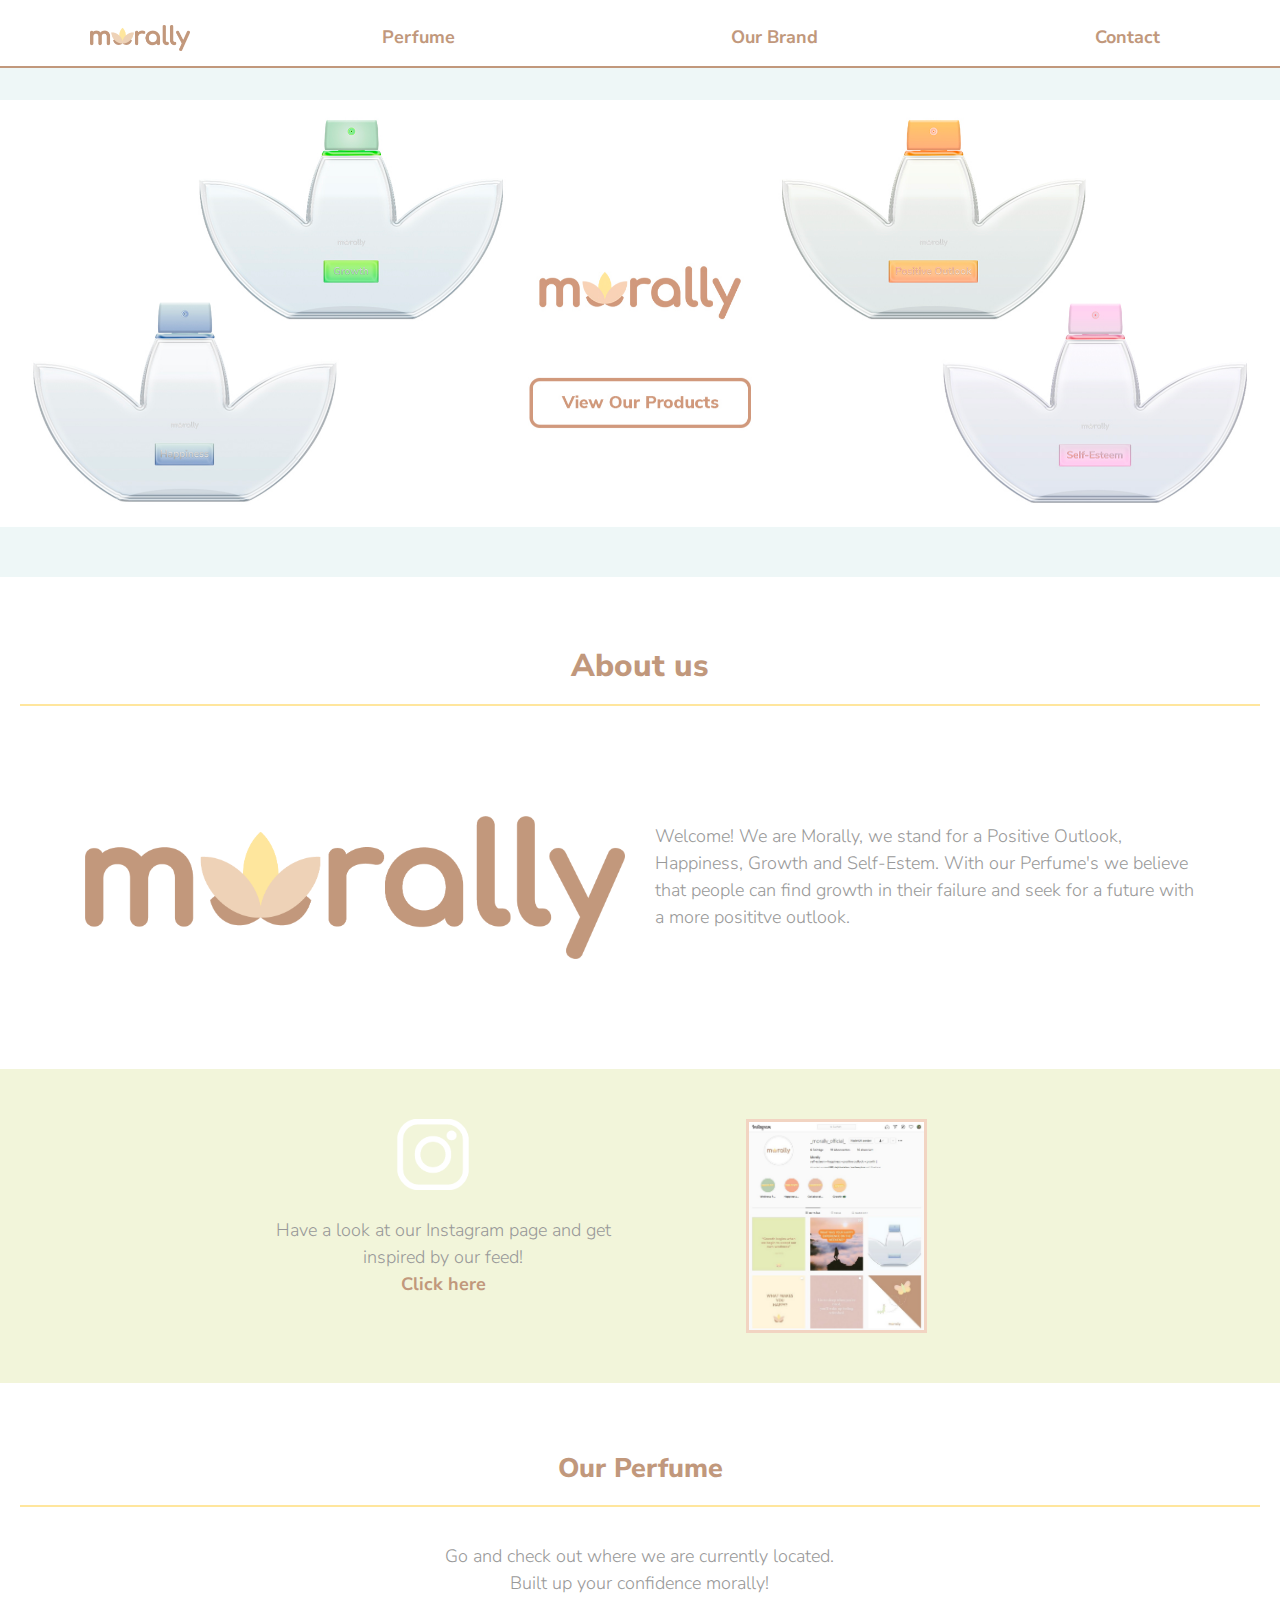
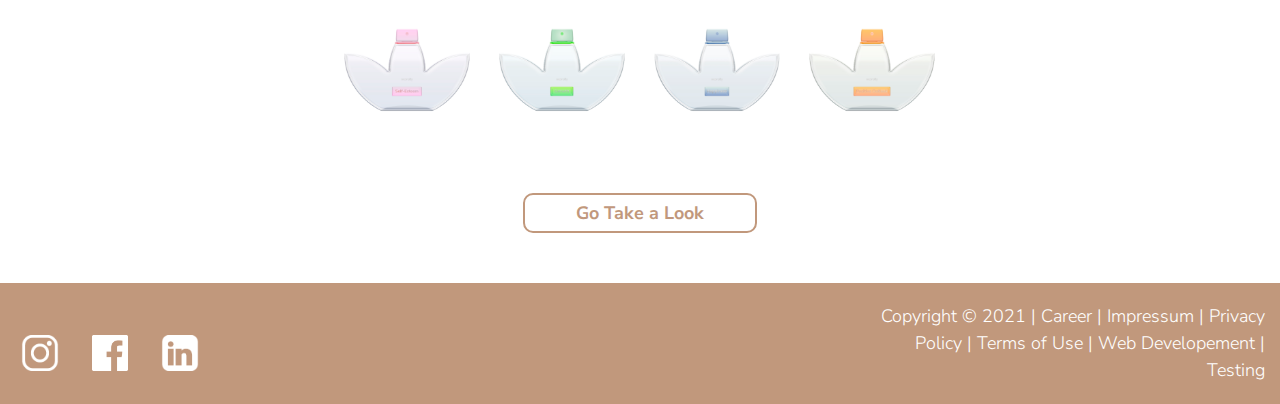
==== index.html @ 8be95873 "different changes" ====
<!doctype html>
<html lang="en">
    <head>
      <!-- Global site tag (gtag.js) - Google Analytics -->
        <script async src="https://www.googletagmanager.com/gtag/js?id=UA-192711622-1"></script>
        <script>
        window.dataLayer = window.dataLayer || [];
        function gtag(){dataLayer.push(arguments);}
        gtag('js', new Date());

        gtag('config', 'UA-192711622-1');
        </script>

        <!-- Required meta tags -->
        <meta charset="utf-8">
        <meta name="viewport" content="width=device-width, initial-scale=1, shrink-to-fit=no">

        <!-- Bootstrap CSS -->
        <link rel="stylesheet" href="css/bootstrap.min.css" type="text/css">
        <link href="css/styles.css" rel="stylesheet" type="text/css">
        <link rel="preconnect" href="https://fonts.gstatic.com">
        <link href="https://fonts.googleapis.com/css2?family=Nunito+Sans:wght@300;800&display=swap" rel="stylesheet">
        <title>Morally</title>
    </head>
  <body>
    <!-- navbar stars-->
    <div class="border-nav fixed-top">
    <nav class="navbar navbar-expand-lg navbar-light">
      <a class="navbar-brand nav-link" href="index.html" >
        <img src="images/Logo_Morally.png" width="100" class="d-inline-block align-top" alt="morally_logo">
      </a>
      <button class="navbar-toggler" type="button" data-toggle="collapse" data-target="#navbarSupportedContent" aria-controls="navbarSupportedContent" aria-expanded="false" aria-label="Toggle navigation">
        <span class="navbar-toggler-icon"></span>
      </button>
      <div class="collapse navbar-collapse" id="navbarSupportedContent">
      <a class="flex-sm-fill text-sm-center nav-link nav-font-color" href="product.html">Perfume</a>
      <a class="flex-sm-fill text-sm-center nav-link nav-font-color" href="about_us.html">Our Brand</a>
      <a class="flex-sm-fill text-sm-center nav-link nav-font-color" href="contact.html">Contact</a>
    </div>
    </nav>
  </div>
      <!-- navbar ends  -->
      <main>
        <!-- head -->
        <div class="color4 box-3 box-5">
        <div class="container-fluid">
          <div class="row justify-content-center text-center">
                  <div class="col-md-6 offset-md-3">
                  </div>
          </div>
        </div>
        <!-- start introduction, mission, vision, values -->
        <div id="carouselExampleControls" class="carousel slide text-center" data-ride="carousel">
          <div class="carousel-inner">
          <a href="product.html">
            <div class="carousel-item active">
              <div class="color4">
                <img alt="perfume" src="images/perfume1.png" class="d-block img-fluid w-100">
            </div>
            </div>
            <div class="carousel-item">
              <img src="images/Slide_Success_02.jpg" class="d-block w-100 img-fluid" alt="...">
            </div>
            <div class="carousel-item">
              <img src="images/perfume2.png" class="d-block w-100 img-fluid" style="height: 50%;" alt="...">
            </div>
            <div class="carousel-item">
              <img src="images/perfume3.png" class="d-block w-100 img-fluid" style="height: 50%;" alt="...">
            </div>
          </a>
          </div>
          <!-- <a class="carousel-control-prev" href="#carouselExampleControls" role="button" data-slide="prev">
            <span class="carousel-control-prev-icon" aria-hidden="true"></span>
            <span class="sr-only">Previous</span>
          </a>
          <a class="carousel-control-next" href="#carouselExampleControls" role="button" data-slide="next">
            <span class="carousel-control-next-icon" aria-hidden="true"></span>
            <span class="sr-only">Next</span>
          </a> -->
        </div>
      </div>
        <!-- end introduction, mission, vision, values -->
        <div class="box">
          <!-- <a href="about_us.html"> -->
          <h3 class="text-center Headline border-headline">About us</h3>
          <div class="container-fluid box-text-2">
            <div class="row">
              <div class=" Vision-detail col-12 col-md-6">
                <img src="images/Logo_Morally.png"  class="Img-size d-block w-60 img-fluid center-img"  alt="Logo">
                </div>
              <div class="Vision-detail col-12 col-md-6">
                  <div>
                    <!-- <h4 class="Headline">OUR VISION</h4> -->
                    <br>
                    <p>Welcome! We are Morally, we stand for a Positive Outlook, Happiness, Growth and Self-Estem. With our Perfume's we believe that people can find growth in their failure and seek for a future with a more posititve outlook.</p>
                  </div>
              </div>
          </div>
          </div>
        <!-- </a> -->
        </div>
        <!-- start instagram introduction  -->
      <div class="container-fluid color3 text-center box-2">
        <div class="row justify-content-center">
          <div class="col-md-4 col-12">
              <!-- <h4 class="Headline">Our Instagram</h4><br> -->
            <div class="icon"><a href="https://www.instagram.com/?hl=de" target="_blank"><img src="images/Instagram_Icon_weiss.png" alt="Instagram" width="100"></a></div><br>
            <p>Have a look at our Instagram page and get inspired by our feed!<br><a href="https://www.instagram.com/_morally_official_/"  target="_blank" class="Insta-Button">Click here</a>

          </div>
          <div class="col-md-4 col-12">
            <img src="images/Instagram.jpg" class="d-block w-50 img-fluid mx-auto" alt="insta" style="border: solid rgb(242, 212, 194);">
              </div>
        </div>
      </div>
      <!-- intagram ending -->

        <div class="container-fluid text-center box box-5">
          <h4 class="Headline border-headline">Our Perfume</h4><br>
          <div class="row">
            <div class="col-md-8 offset-md-2 text-center">
              <p>Go and check out where we are currently located. <br> Built up your confidence morally!<br>
                <div class="flex">
                  <img alt="Perfume" src="images/perfume_rosa.png" class="img-fluid" width="150" height="150">
                  <img alt="Perfume" src="images/perfume_green.png" class="img-fluid" width="150" height="150">
                  <img alt="Perfume" src="images/perfume_blue.png" class="img-fluid" width="150" height="150">
                  <img alt="Perfume" src="images/perfume_orange.png" class="img-fluid" width="150" height="150">
                </div>
                <div>
                <br><br><button class="submit box-button" type="submit" value="Submit">Go Take a Look</button>
              </div>
          </div>
        </div>
      </div>

      </main>
      <footer>
        <div class="row navbar navbar-expand-lg">
          <div class="col">
            <div class="icon"><a href="https://www.instagram.com/_morally_official_/" target="_blank"><img src="images/Instagram_Icon_weiss.png" alt="Instagram"></a></div>
            <div class="icon" id="Facebook"><a href="https://de-de.facebook.com/ " target="_blank"><img src="images/Facebook_Icon_weiss.png" alt="Facebook"></a></div>
            <div class="icon"><a href="https://www.linkedin.com/ " target="_blank"><img src="images/LinkedIn_Icon_weiss.png" alt="LinkedIn"></a></div>
          </div>
          <div class="col cup-footer text-center">
          </div>
          <div class="col text-right">
            <a class="color-white" href="link.html">Copyright © 2021 | Career | Impressum | Privacy Policy | Terms of Use</a><a class="color-white"  href="testing_prototype.html"> | Web Developement | Testing</a>
          </div>
        </div>
      </footer>
    <!-- Optional JavaScript -->
    <!-- jQuery first, then Popper.js is included in the Bootstrap JS, then Bootstrap JS -->
    <script src="js/jquery-3.6.0.slim.min.js"></script>
    <script src="js/bootstrap.bundle.min.js"></script>
    <!-- <script src=""></script> -->
  </body>
</html>
---- css/styles.css ----
/* own css */
* {
margin: 0;
padding: 0;
font-family: 'Raleway', sans-serif;
color: #999999;
font-family: 'Nunito Sans', sans-serif;
font-weight: 300;
font-size: 18px;
}
.row {
  padding: 0;
  margin: 0;
}
.container-fluid {
  padding: 0;
  margin: 0;
}
.box {
  margin-top: 50px;
  padding: 0 20px;
}
.box-2{
  padding: 50px;
}

.box-5 {
  padding-bottom: 50px;
}

.box-3 {
  padding-bottom: 50px;
  padding-top:  50px;
}
.box-4 {
    padding: 0 20px;
}


/* NEW */
.box-5 {
  margin-top: 50px;;
}

.Headline {
  font-weight: 800;
  color: #C1987C;
 }

 .color1 {
   background-color: rgba(242, 212, 194,0.5);

 }
 .color2 {
   background-color: rgba( 	255, 230, 157,0.5);
 }
 .color3 {
   background-color: rgba(230, 236, 182,0.5);
 }
 .color4 {
   background-color: rgba( 	222, 240, 240,0.5);
 }
 .color-white {
   color: white;
 }
 .color-yellow-light {
   background-color: #FFF6DD;
 }
 .center-img {
   padding: 20px 0px;
 }

 .box-text {
   padding: 100px 200px;
   margin: 20px 0px;
 }

 .box-text-2 {
   padding: 50px;
   margin: 40px 0px;
 }

 .box-text-3 {
   padding: 10px 30px;
 }

 .box-text-4 {
   padding: 10px 10px 15px 0px;
 }

 .background {
   padding: 20px 15px 15px 15px;
   margin: 20px;
 }

 .Blocksatz {
   hyphens: auto;
 	text-align: justify
 }


/* nav */
.border-nav {
  border-bottom: solid #c1987c 2px;
  background-color: white;
  padding: 10px 0 0 0;
}
.nav-font-color {
  color: #c1987c;
  font-weight: bold;
}
.nav-font-color2 , .nav-link:hover {
  color: #fee69c;
  font-weight: bold
}

/* introduction */
.Logo {
  margin-top: 20px;
  width: 30%;
}

/* .background {
  padding: 20px 15px 15px 15px;
  margin: 20px;
} */

/* index  */

/* slideshow */

/* footer */
footer {
 background-color: #c1987c;
}

footer div div {
  display: inline-block;
}
footer div div div {
  display: inline-block;
  width: 2rem;
  height: 2rem;
  margin-top: 1rem;
}
footer div div img {
  height: 100%;
}
footer .row {
 padding: 20px 0;
 margin: 0;
}
#icon {
  margin-left: 1.5rem;
  margin-bottom: 0.5rem;
  display: inline-block;
}
.icon {
  margin-right: 1.2rem;
}
#Facebook {
  margin-left: 0.8rem;
}
#impressumText {
  display: flex;
  margin-top: 1rem;
  margin-left: 2rem;
  margin-right: 1rem;
  font-size: 0.7rem;
}
footer a:hover {
  text-decoration: none;
  color: grey;
}

/* contact */

#ersteReiheSmartphone {
  display: none;
}

#ersteReiheDesktop {
  display: flex;
  justify-content: center;
  width: 90%;
}
.TabletQuerieContact {
  width: 90%;
}

.Name {
  background-color: #ffffff;
  height: 2rem;
  margin-right: 0.5rem;
  font-size: 0.8rem;
  border-radius: 10px;
  border-style: hidden;
  border:  #C1987C solid 2px;
  color:  #C1987C;
}

.Surname {
  background-color: #ffffff;
  height: 2rem;
  margin-left: 0.5rem;
  font-size: 0.8rem;
  border-radius: 10px;
  border-style: hidden;
  border:  #C1987C solid 2px;
  color:  #C1987C;
}

#EMail {
  background-color: #ffffff;
  height: 2rem;
  display: block;
  order: 2;
  margin-top: 1rem;
  font-size: 0.8rem;
  border-radius: 10px;
  border-style: hidden;
  border:  #C1987C solid 2px;
  color:  #C1987C;

}

#Subject {
  background-color: #ffffff;
  height: 2rem;
  display: block;
  order: 3;
  margin-top: 1rem;
  font-size: 0.8rem;
    border-radius: 10px;
    border-style: hidden;
    border:  #C1987C solid 2px;
    color:  #C1987C;

}

#Message {
  background-color: #ffffff;
  height: 10rem;
  display: block;
  order: 4;
  margin-top: 1rem;
  font-size: 0.8rem;
  border-radius: 10px;
  border-style: hidden;
  border:  #C1987C solid 2px;
  color:  #C1987C;
}

.submit {
  color: #C1987C;
  order: 4;
  background-color:#FFFFFF;
  margin-top: 1rem;
  height: 2.2rem;
  width: 13rem;
  border-style: hidden;
  border:  #C1987C solid 2px;
  border-radius: 10px;
  font-size: 1rem;
  font-weight: bold;
  color:  #C1987C;
}

.submit:hover {
  background-color:  rgb(242, 212, 194);
  color: white;
  border: white;
}

textarea {
  resize: none;
}

#WeisseBoxenFormular {
  display: flex;
  flex-wrap: wrap;
  align-items: center;
  flex-direction: column;
  align-content: center;
  justify-content: center;
  z-index: 1;
}

#WeisseBoxenFormular input {
  padding-left: 0.5rem;
}

#WeisseBoxenFormular textarea {
  padding-left: 0.5rem;
}


.contact-background {
  background-image: url("../images/color1-background.jpg");
  background-size: contain;
}

.border-headline-5 {
  border-bottom: solid rgb(230, 236, 182) 2px;
  padding: 20px;
}
	
.border-headline-3 {
  border-bottom: solid rgb(242, 212, 194) 2px;
  padding: 20px;
}

/* about us */
.box-team {
  padding: 20px;
  margin: 20px;
}

.img-size {
  padding: 10px;
}

.border-headline-2 {
    border-top: solid #FFE69D 2px;
    /* padding: 20px; */
 }

.border-headline {
    border-bottom: solid #FFE69D 2px;
    padding: 20px;
 }

.border-headline {
    border-bottom: solid #FFE69D 2px;
    padding: 20px;
 }

.float-center {
  margin: 50px;
}

cite {
  font-size: 12px;
}

.card-text {
  font-size: 14px;
}
.card{
	display: inline-grid;
	margin: 5px;
}


/* Testing */

.border-headline-4 {
    border-bottom: solid #def0f0 2px;
    padding: 20px;
 }

.small-fontsize  {
  font-size: 12px;
}

/* Index NEW */
.Insta-Button {
  color: #C1987C;
  font-weight: bold;
}

.fixed-top {
    position: fixed;
    top: 0;
    right: 0;
    left: 0;
    z-index: 1030;
}

/*NAV NEW*/
.nav-link {
  padding: 0.3rem 0rem 0.3rem 4rem;
}



/* NEW1 Media Queries //Contact Page */
/* // Small devices (landscape phones, 576px and up) */
@media (max-width: 576px) {
   .contact-background {
     background-image: none;
     background-color: rgba(242, 212, 194,0.5);
     }
     .smartnone {
       display: none;
     }
     .nav-link {
       padding: 0.3rem 0rem 0.3rem 0rem;

     }
   }


.navbar-brand {
  font-size: 0rem;
}

.carousel-control-next-icon {
  color: black;
}
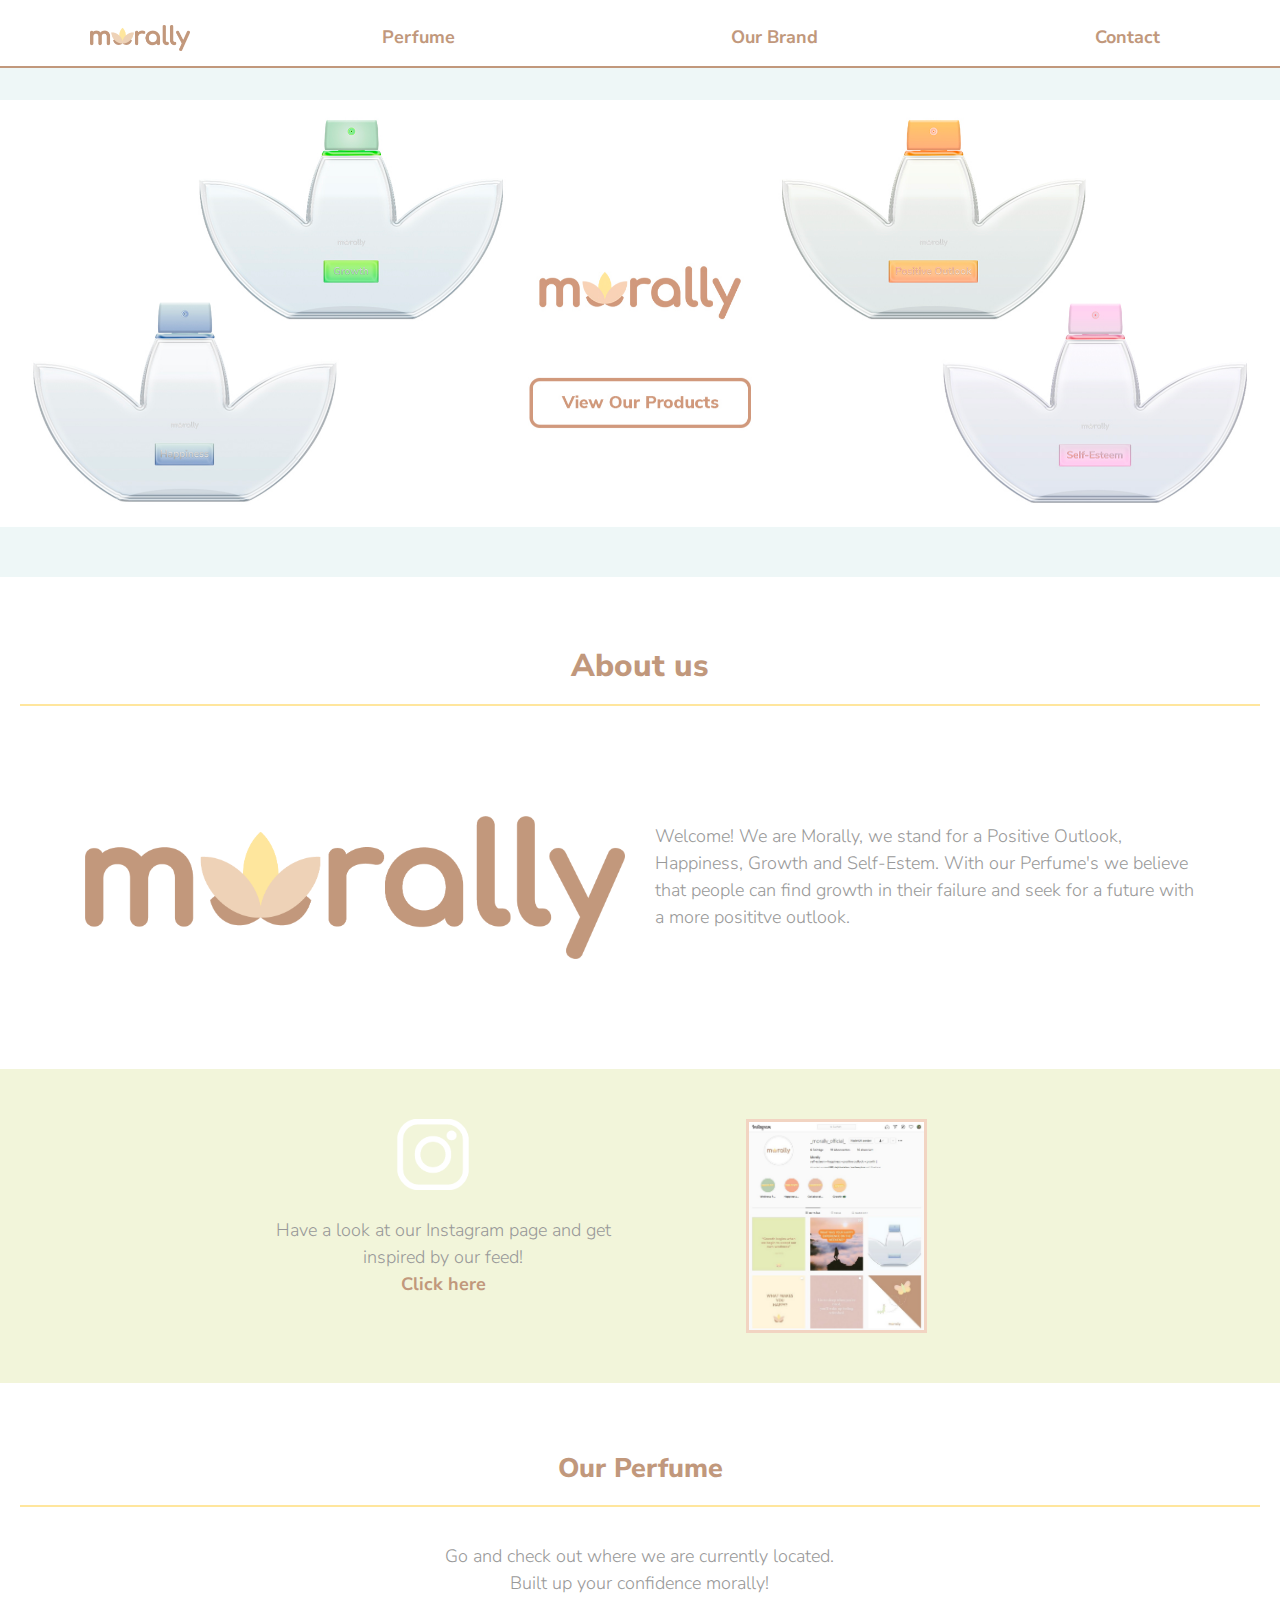
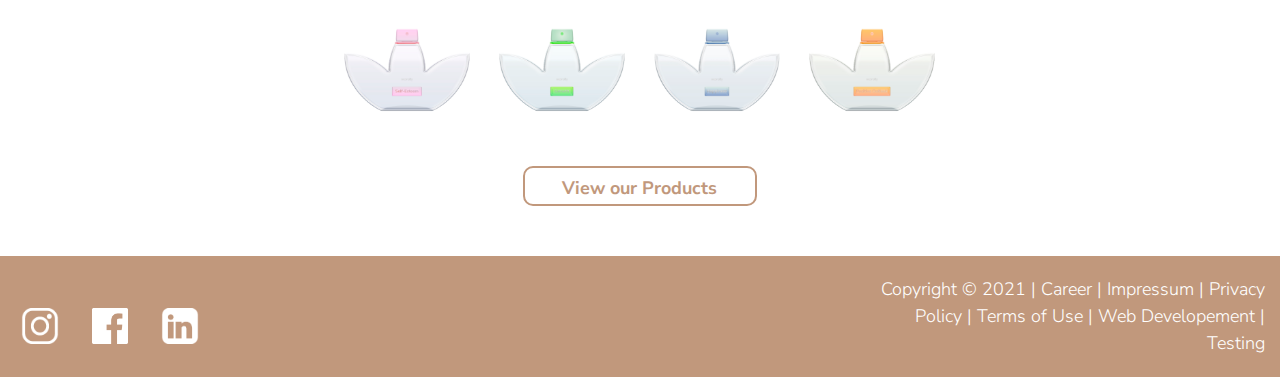
==== commit 2e2c81be: "product part improved" ====
--- a/index.html
+++ b/index.html
@@ -109,11 +109,13 @@
 
           </div>
           <div class="col-md-4 col-12">
-            <img src="images/Instagram.jpg" class="d-block w-50 img-fluid mx-auto" alt="insta" style="border: solid rgb(242, 212, 194);">
+            <a href="https://www.instagram.com/?hl=de" target="_blank"><img src="images/Instagram.jpg" class="d-block w-50 img-fluid mx-auto" alt="insta" style="border: solid rgb(242, 212, 194);"></a>
               </div>
         </div>
       </div>
       <!-- intagram ending -->
+
+       <!-- Product section -->
 
         <div class="container-fluid text-center box box-5">
           <h4 class="Headline border-headline">Our Perfume</h4><br>
@@ -126,12 +128,11 @@
                   <img alt="Perfume" src="images/perfume_blue.png" class="img-fluid" width="150" height="150">
                   <img alt="Perfume" src="images/perfume_orange.png" class="img-fluid" width="150" height="150">
                 </div>
-                <div>
-                <br><br><button class="submit box-button" type="submit" value="Submit">Go Take a Look</button>
-              </div>
+                <br><a href="product.html" class="btn submit active" role="button" aria-pressed="true">View our Products</a>
           </div>
         </div>
       </div>
+          <!-- end Product section -->
 
       </main>
       <footer>
--- a/css/styles.css
+++ b/css/styles.css
@@ -386,7 +386,9 @@
 
 /* NEW1 Media Queries //Contact Page */
 /* // Small devices (landscape phones, 576px and up) */
-@media (max-width: 576px) {
+@media (max-width: 576px)
+/* Contact Page */
+    {
    .contact-background {
      background-image: none;
      background-color: rgba(242, 212, 194,0.5);
@@ -394,6 +396,7 @@
      .smartnone {
        display: none;
      }
+     /*navbar*/
      .nav-link {
        padding: 0.3rem 0rem 0.3rem 0rem;
 
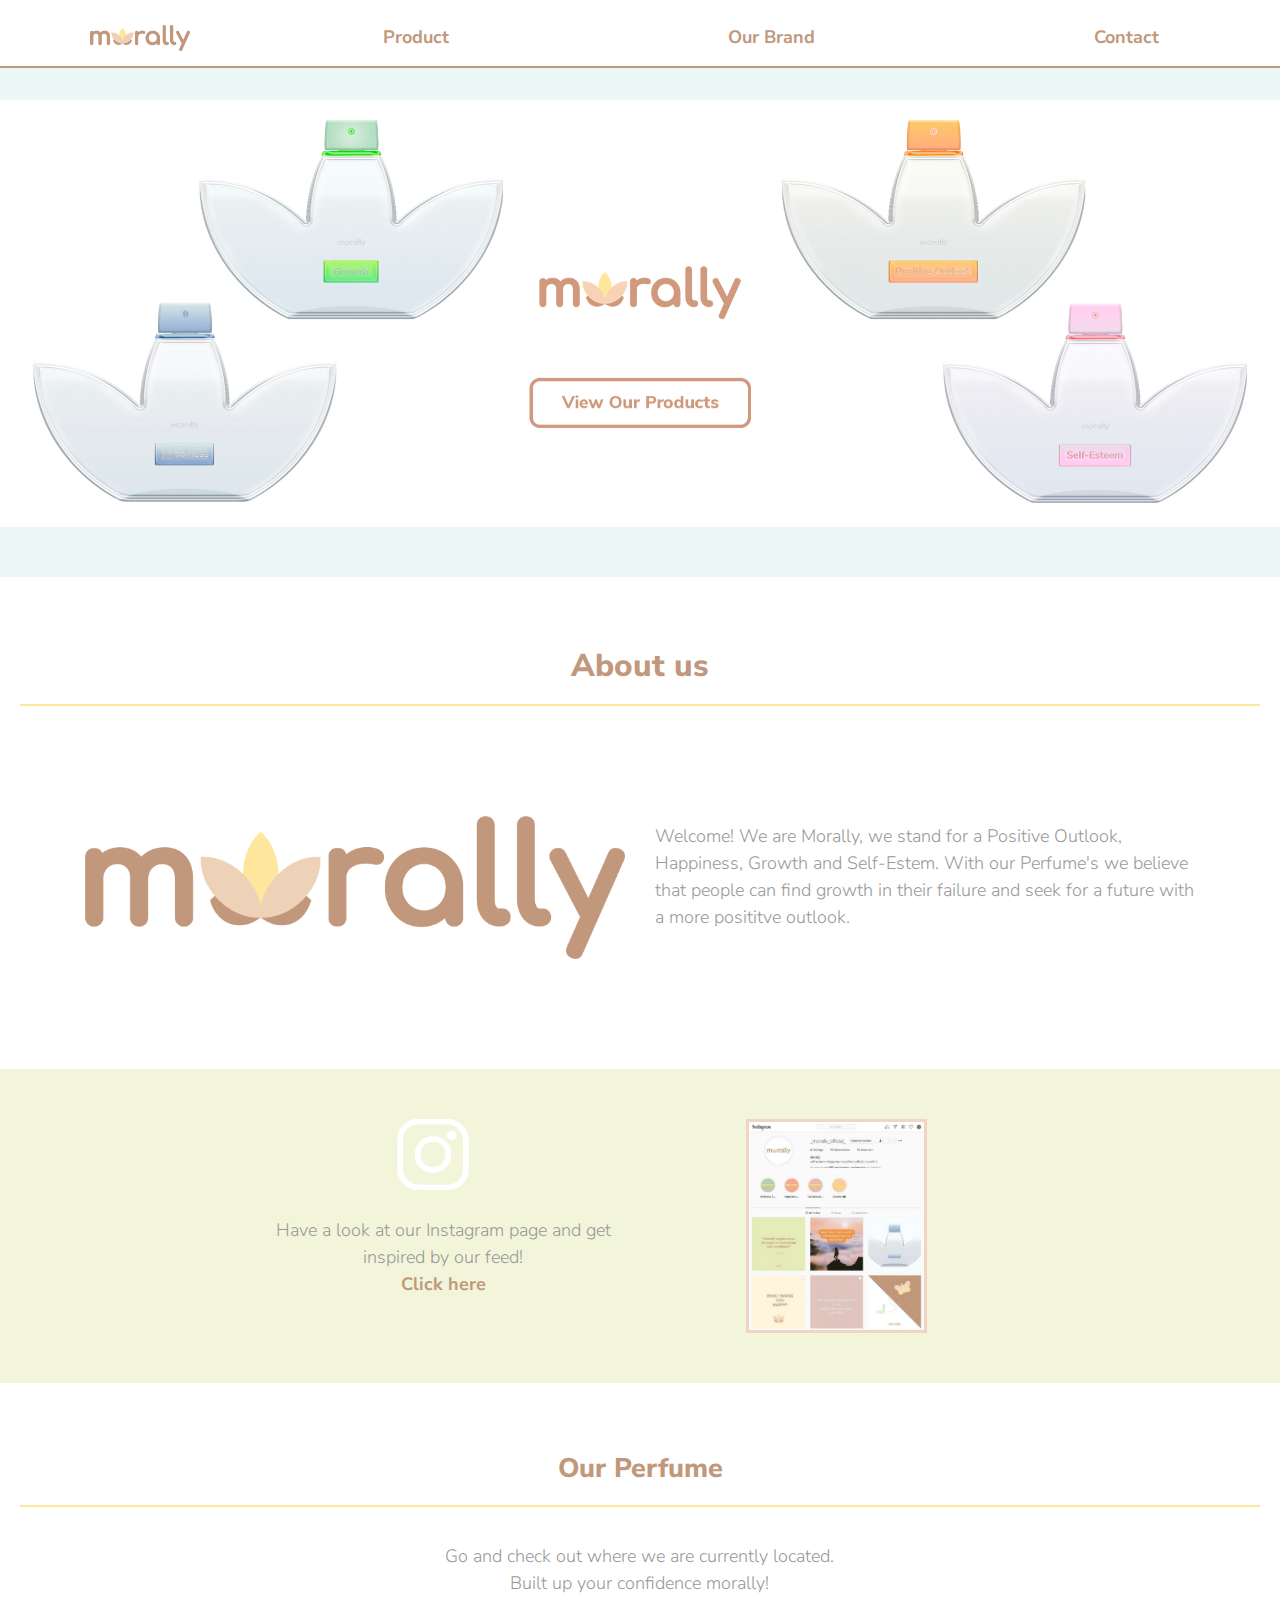
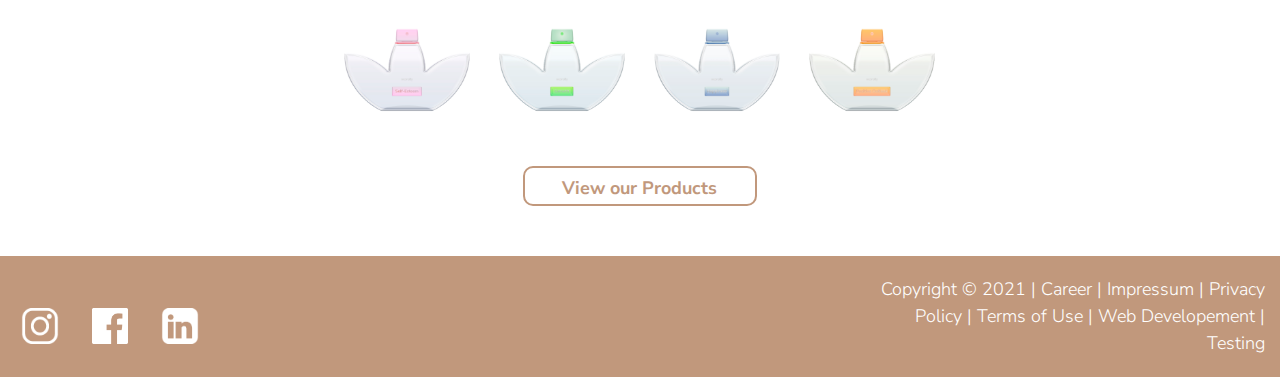
==== commit 7e782b68: "renamed product page" ====
--- a/index.html
+++ b/index.html
@@ -33,7 +33,7 @@
         <span class="navbar-toggler-icon"></span>
       </button>
       <div class="collapse navbar-collapse" id="navbarSupportedContent">
-      <a class="flex-sm-fill text-sm-center nav-link nav-font-color" href="product.html">Perfume</a>
+      <a class="flex-sm-fill text-sm-center nav-link nav-font-color" href="product.html">Product</a>
       <a class="flex-sm-fill text-sm-center nav-link nav-font-color" href="about_us.html">Our Brand</a>
       <a class="flex-sm-fill text-sm-center nav-link nav-font-color" href="contact.html">Contact</a>
     </div>
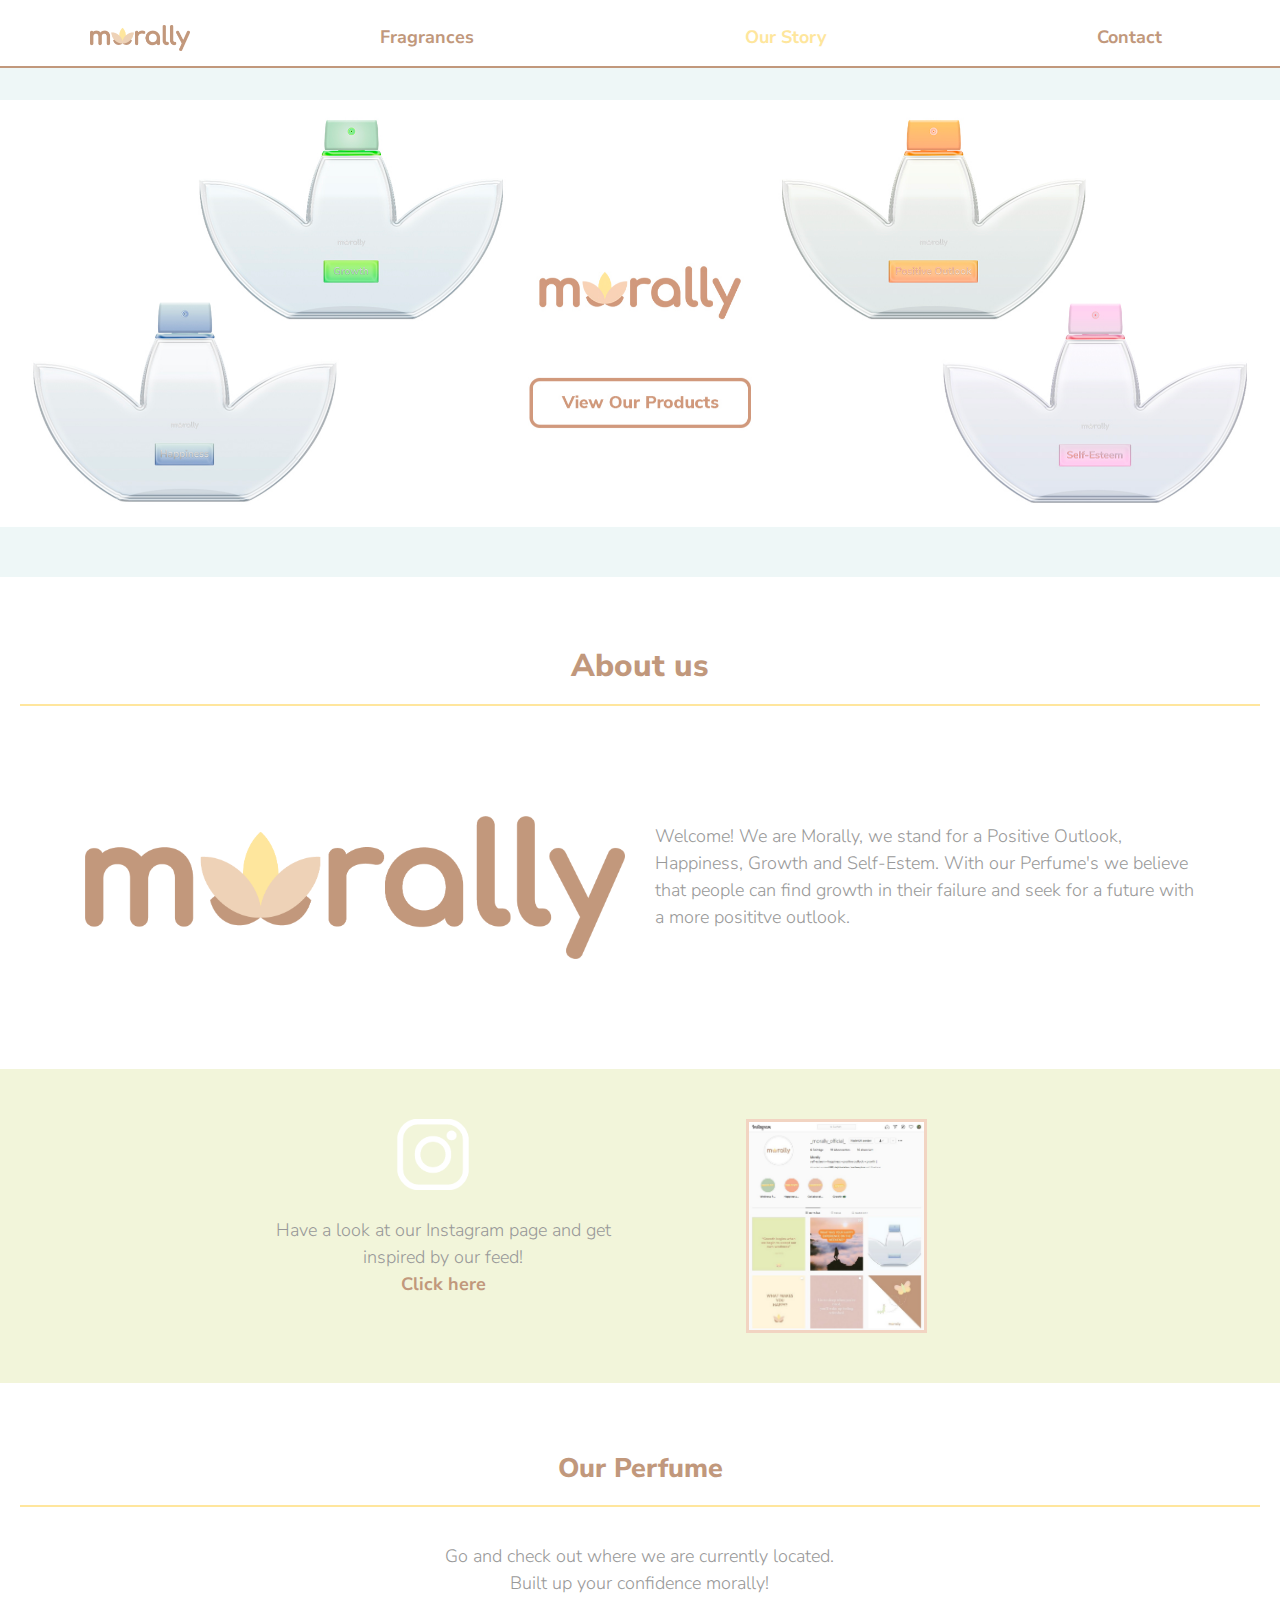
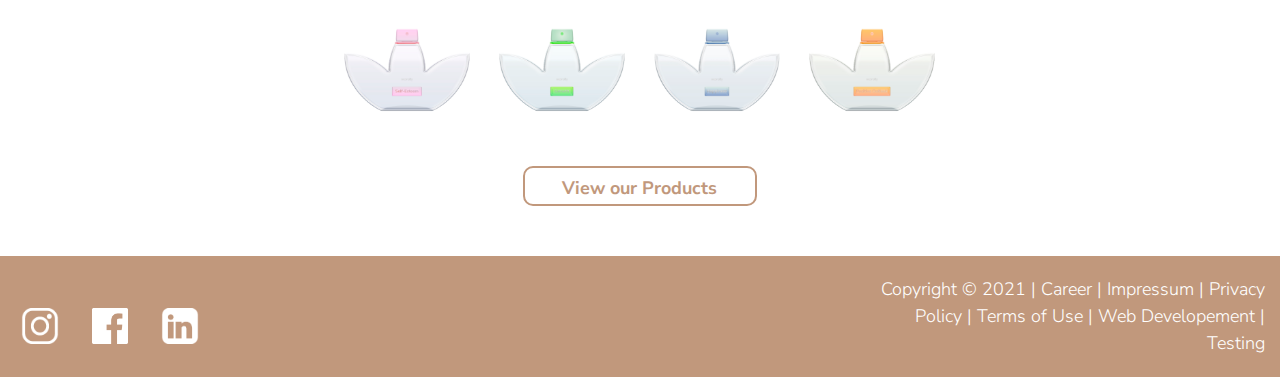
==== commit 0a7364d3: "changed index navbar" ====
--- a/index.html
+++ b/index.html
@@ -33,8 +33,8 @@
         <span class="navbar-toggler-icon"></span>
       </button>
       <div class="collapse navbar-collapse" id="navbarSupportedContent">
-      <a class="flex-sm-fill text-sm-center nav-link nav-font-color" href="product.html">Product</a>
-      <a class="flex-sm-fill text-sm-center nav-link nav-font-color" href="about_us.html">Our Brand</a>
+      <a class="flex-sm-fill text-sm-center nav-link nav-font-color" href="product.html">Fragrances</a>
+      <a class="flex-sm-fill text-sm-center nav-link nav-font-color2" href="about_us.html">Our Story</a>
       <a class="flex-sm-fill text-sm-center nav-link nav-font-color" href="contact.html">Contact</a>
     </div>
     </nav>
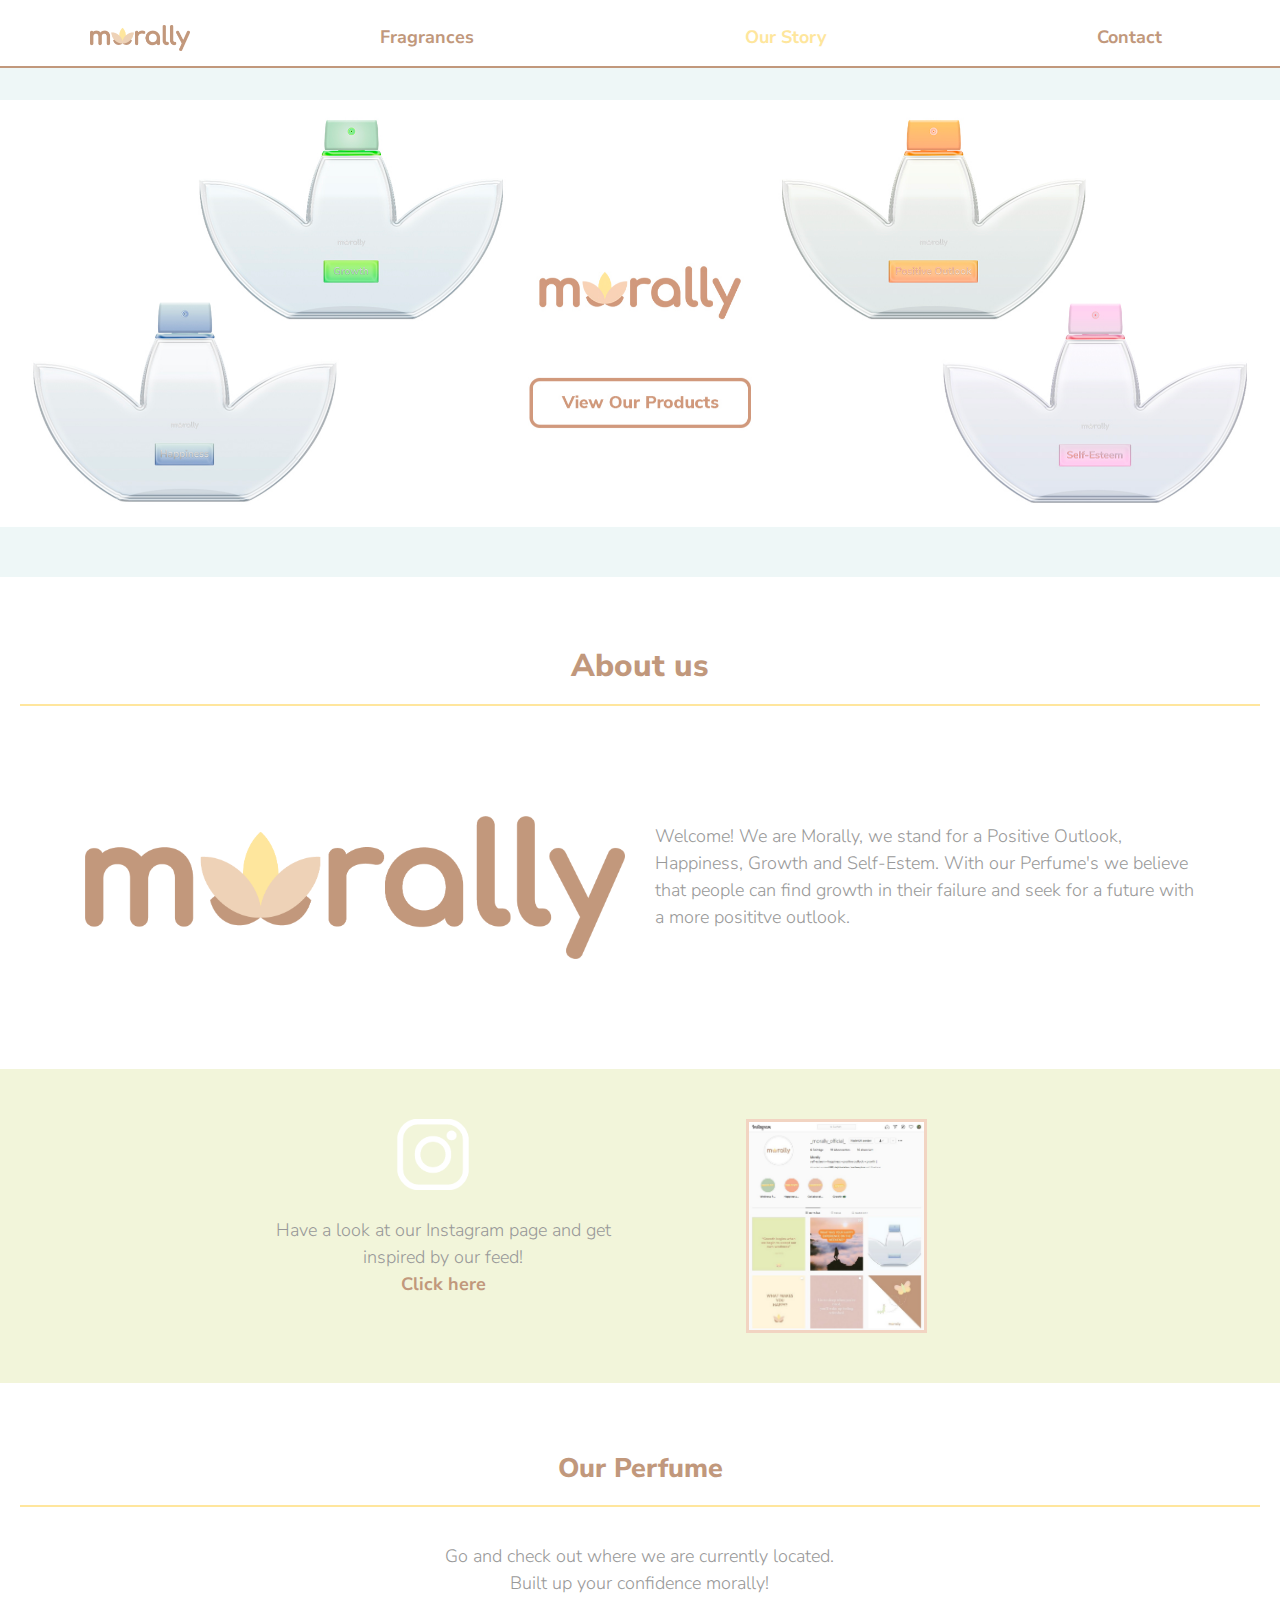
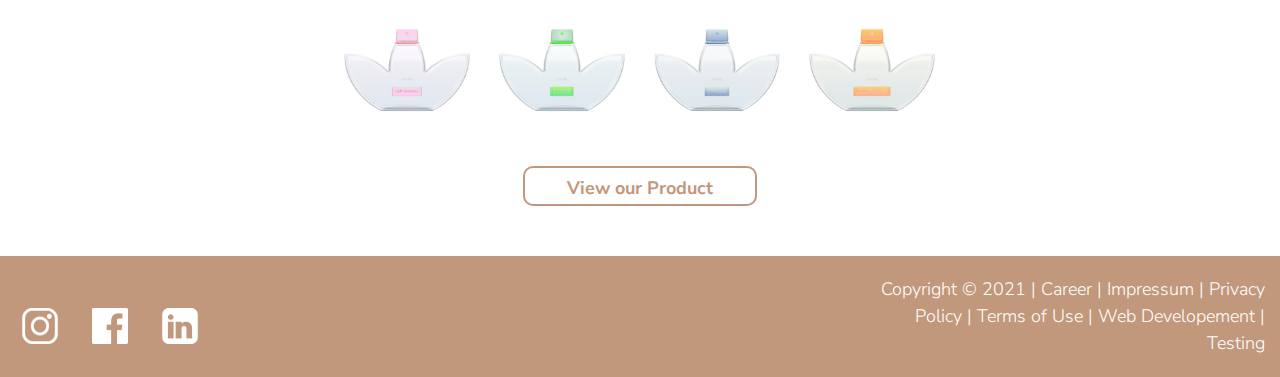
==== commit 9c857053: "changed img in index.html" ====
--- a/index.html
+++ b/index.html
@@ -128,7 +128,7 @@
                   <img alt="Perfume" src="images/perfume_blue.png" class="img-fluid" width="150" height="150">
                   <img alt="Perfume" src="images/perfume_orange.png" class="img-fluid" width="150" height="150">
                 </div>
-                <br><a href="product.html" class="btn submit active" role="button" aria-pressed="true">View our Products</a>
+                <br><a href="product.html" class="btn submit active" role="button" aria-pressed="true">View our Product</a>
           </div>
         </div>
       </div>
--- a/css/styles.css
+++ b/css/styles.css
@@ -411,3 +411,6 @@
 .carousel-control-next-icon {
   color: black;
 }
+.logo-size {
+  width: 280px;
+}
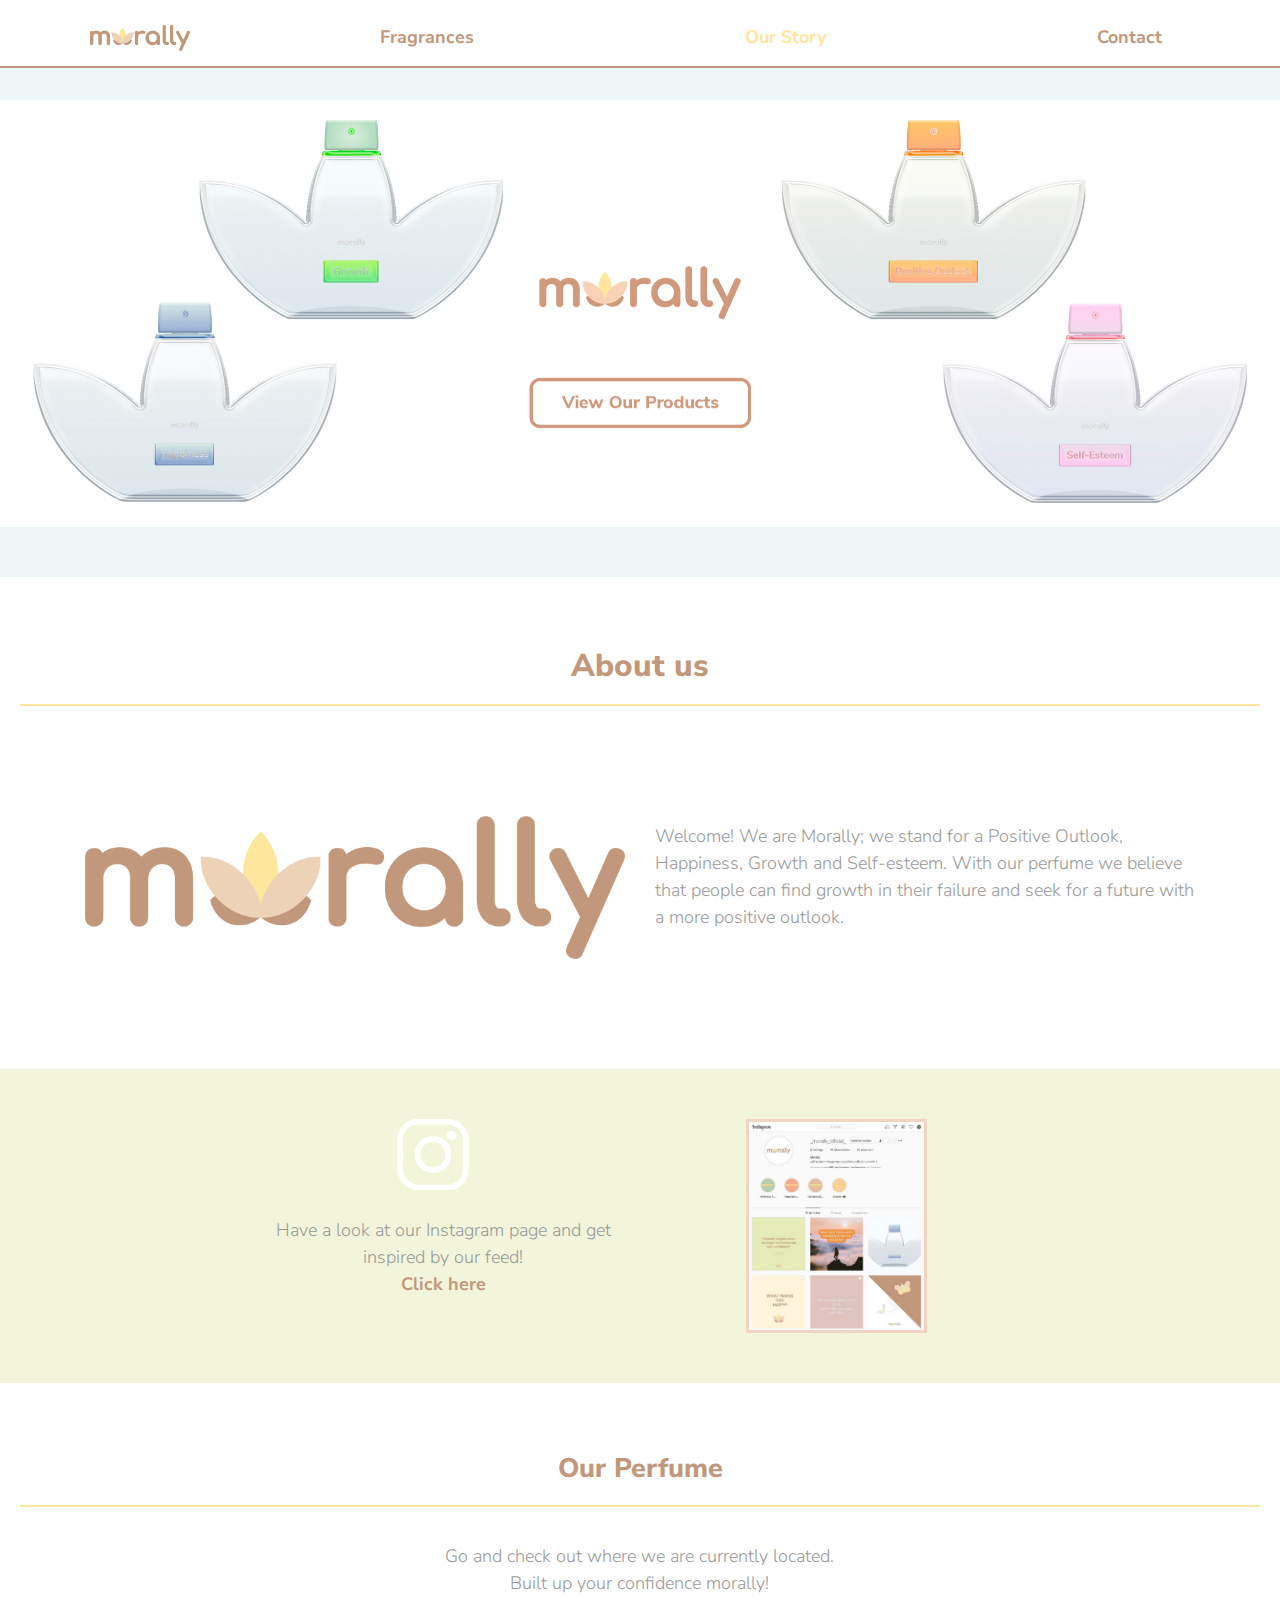
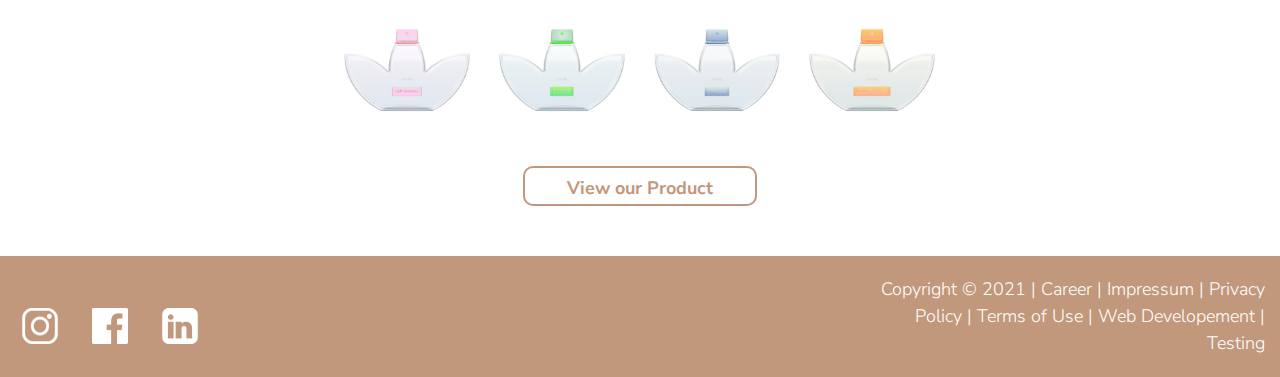
==== commit db74910a: "changed about us text in index.html" ====
--- a/index.html
+++ b/index.html
@@ -92,7 +92,7 @@
                   <div>
                     <!-- <h4 class="Headline">OUR VISION</h4> -->
                     <br>
-                    <p>Welcome! We are Morally, we stand for a Positive Outlook, Happiness, Growth and Self-Estem. With our Perfume's we believe that people can find growth in their failure and seek for a future with a more posititve outlook.</p>
+                    <p>Welcome! We are Morally; we stand for a Positive Outlook, Happiness, Growth and Self-esteem. With our perfume we believe that people can find growth in their failure and seek for a future with a more positive outlook.</p>
                   </div>
               </div>
           </div>
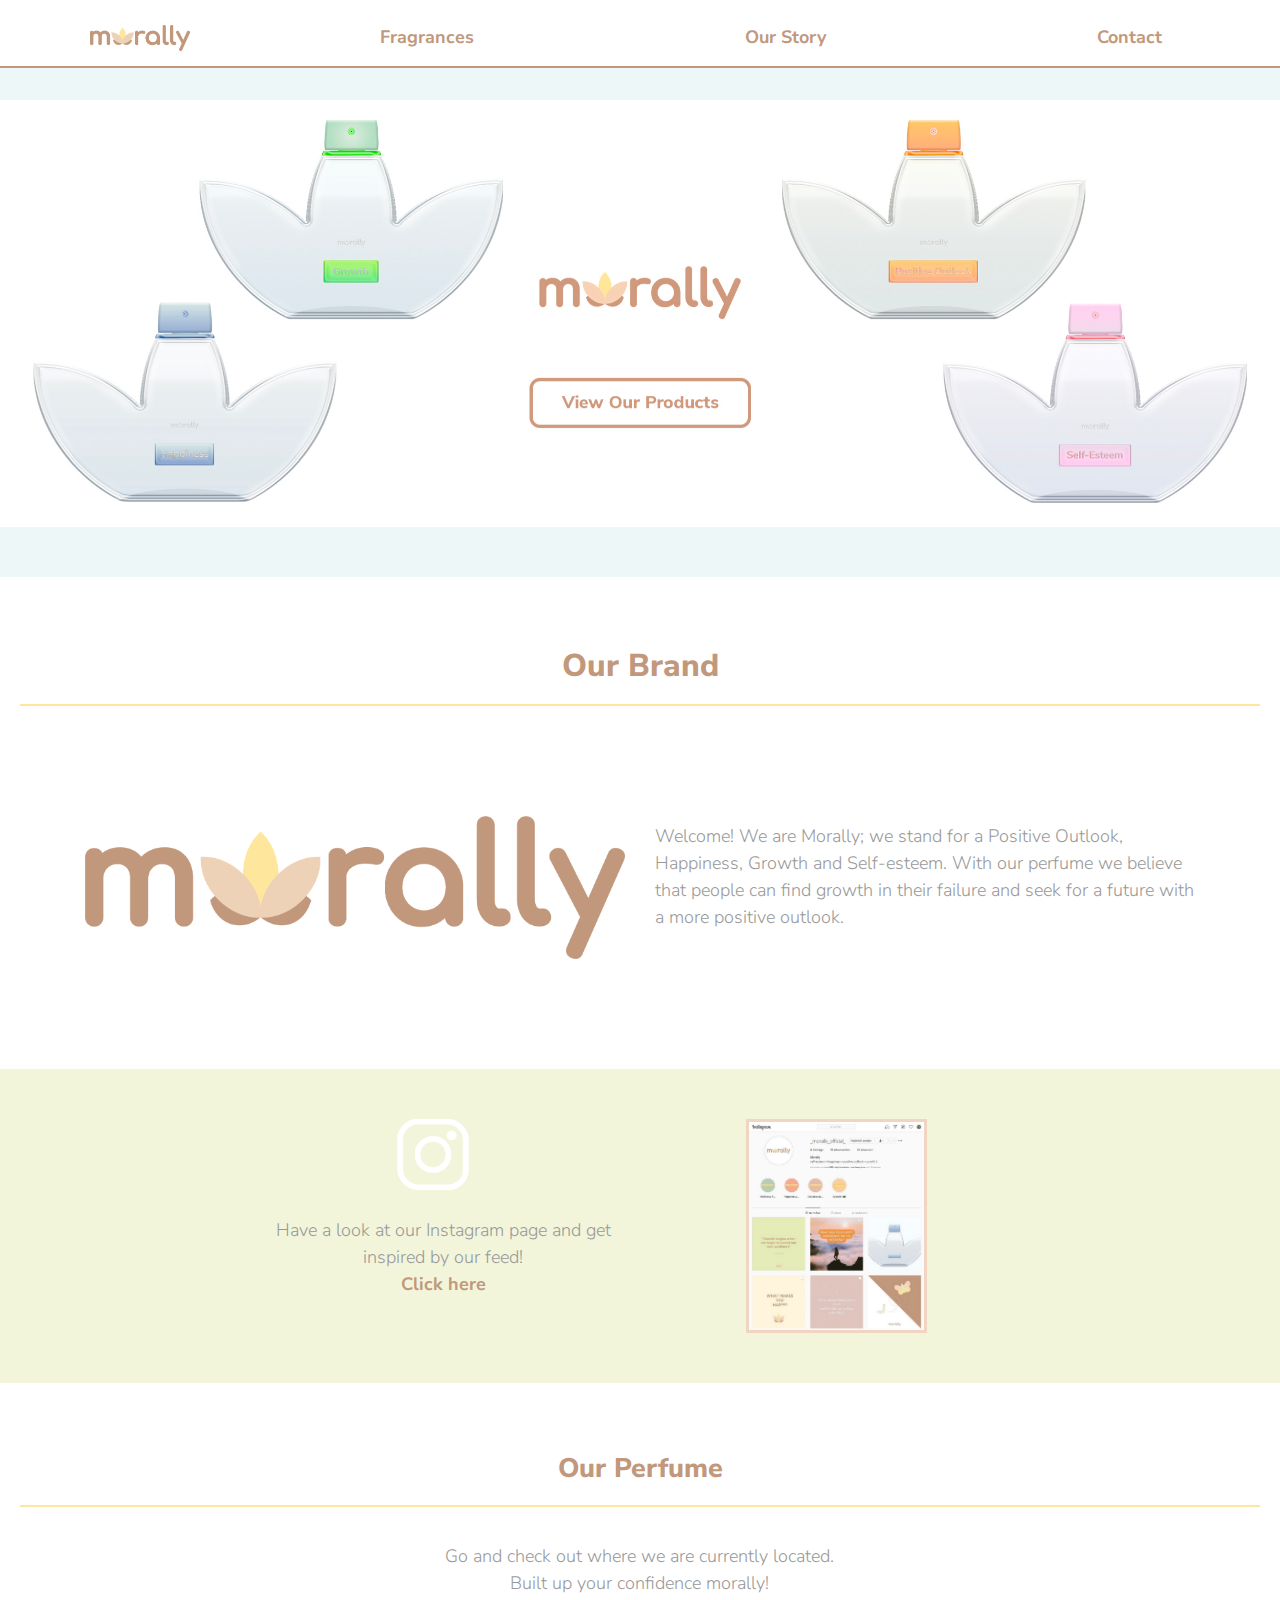
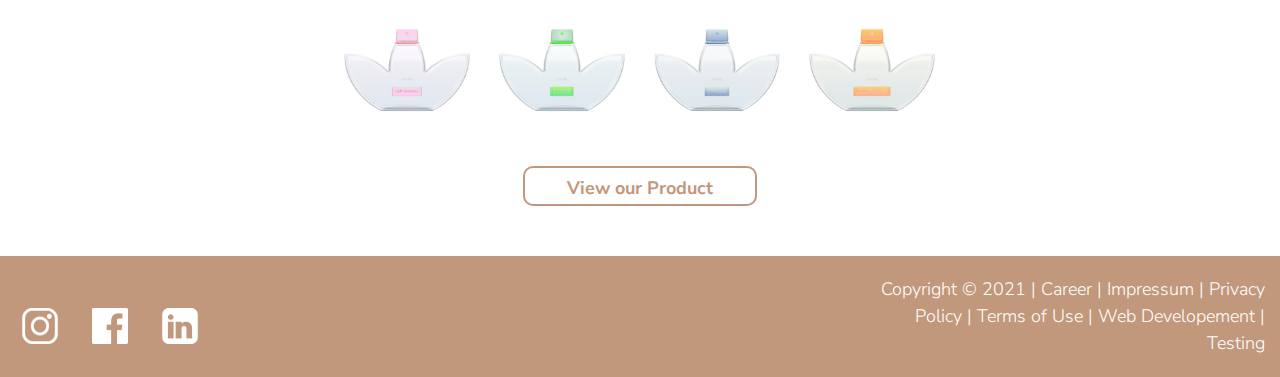
==== commit 19bbef8a: "little changes" ====
--- a/index.html
+++ b/index.html
@@ -34,7 +34,7 @@
       </button>
       <div class="collapse navbar-collapse" id="navbarSupportedContent">
       <a class="flex-sm-fill text-sm-center nav-link nav-font-color" href="product.html">Fragrances</a>
-      <a class="flex-sm-fill text-sm-center nav-link nav-font-color2" href="about_us.html">Our Story</a>
+      <a class="flex-sm-fill text-sm-center nav-link nav-font-color" href="about_us.html">Our Story</a>
       <a class="flex-sm-fill text-sm-center nav-link nav-font-color" href="contact.html">Contact</a>
     </div>
     </nav>
@@ -82,10 +82,10 @@
         <!-- end introduction, mission, vision, values -->
         <div class="box">
           <!-- <a href="about_us.html"> -->
-          <h3 class="text-center Headline border-headline">About us</h3>
+          <h3 class="text-center Headline border-headline">Our Brand</h3>
           <div class="container-fluid box-text-2">
             <div class="row">
-              <div class=" Vision-detail col-12 col-md-6">
+              <div class=" Vision-detail col-12 col-md-6 smartnone">
                 <img src="images/Logo_Morally.png"  class="Img-size d-block w-60 img-fluid center-img"  alt="Logo">
                 </div>
               <div class="Vision-detail col-12 col-md-6">
--- a/css/styles.css
+++ b/css/styles.css
@@ -304,7 +304,7 @@
   border-bottom: solid rgb(230, 236, 182) 2px;
   padding: 20px;
 }
-	
+
 .border-headline-3 {
   border-bottom: solid rgb(242, 212, 194) 2px;
   padding: 20px;
@@ -401,6 +401,13 @@
        padding: 0.3rem 0rem 0.3rem 0rem;
 
      }
+
+     .box-text-2 {
+       padding: 20px;
+       margin: 10px 0px;
+     }
+
+
    }
 
 
@@ -412,5 +419,5 @@
   color: black;
 }
 .logo-size {
-  width: 280px;
-}
+  width: 255px;
+}
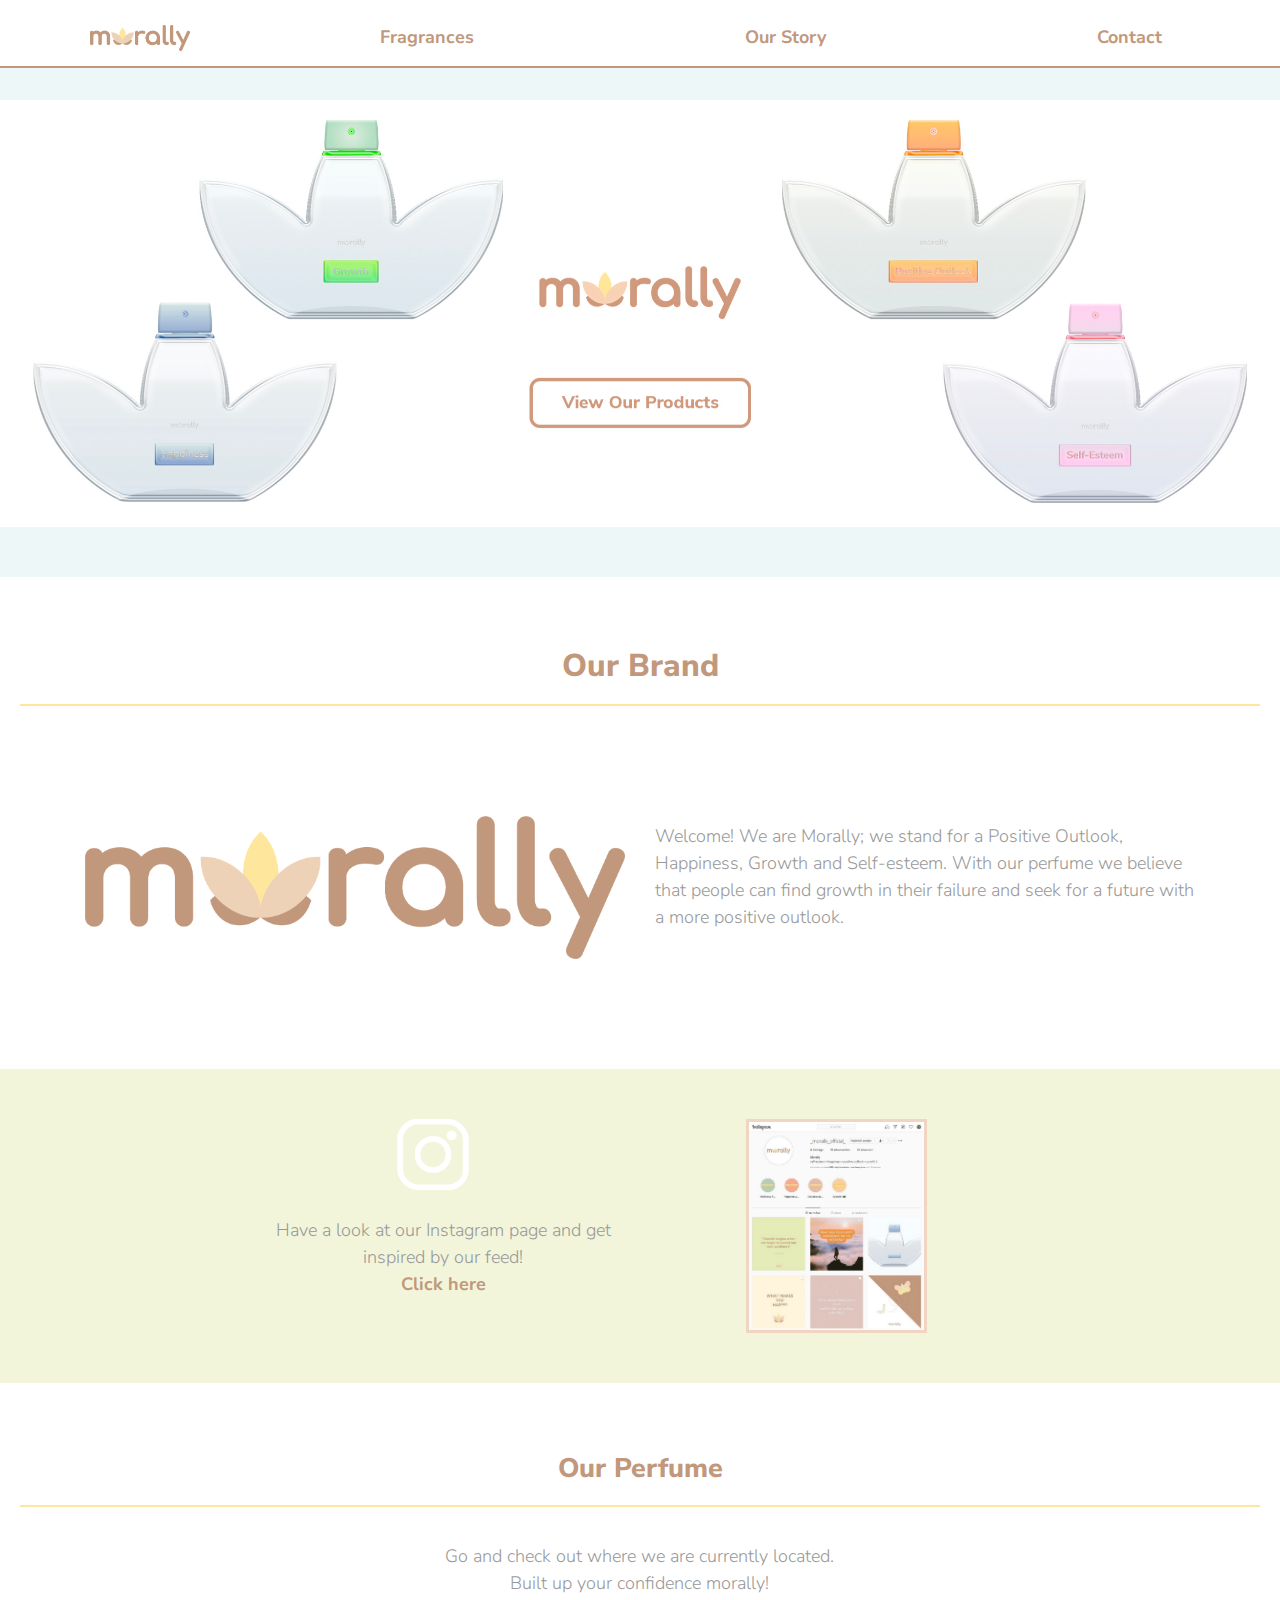
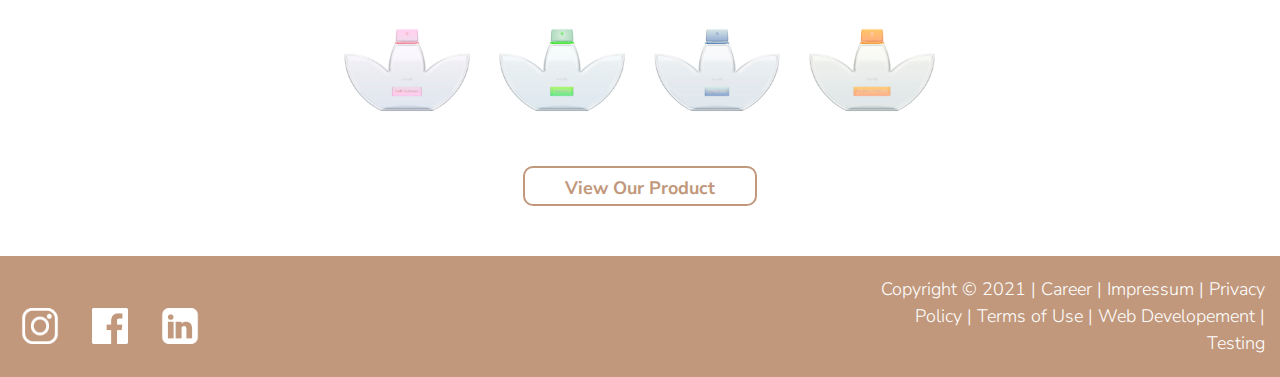
==== commit 54c1e360: "spelling mistake button" ====
--- a/index.html
+++ b/index.html
@@ -128,7 +128,7 @@
                   <img alt="Perfume" src="images/perfume_blue.png" class="img-fluid" width="150" height="150">
                   <img alt="Perfume" src="images/perfume_orange.png" class="img-fluid" width="150" height="150">
                 </div>
-                <br><a href="product.html" class="btn submit active" role="button" aria-pressed="true">View our Product</a>
+                <br><a href="product.html" class="btn submit active" role="button" aria-pressed="true">View Our Product</a>
           </div>
         </div>
       </div>
